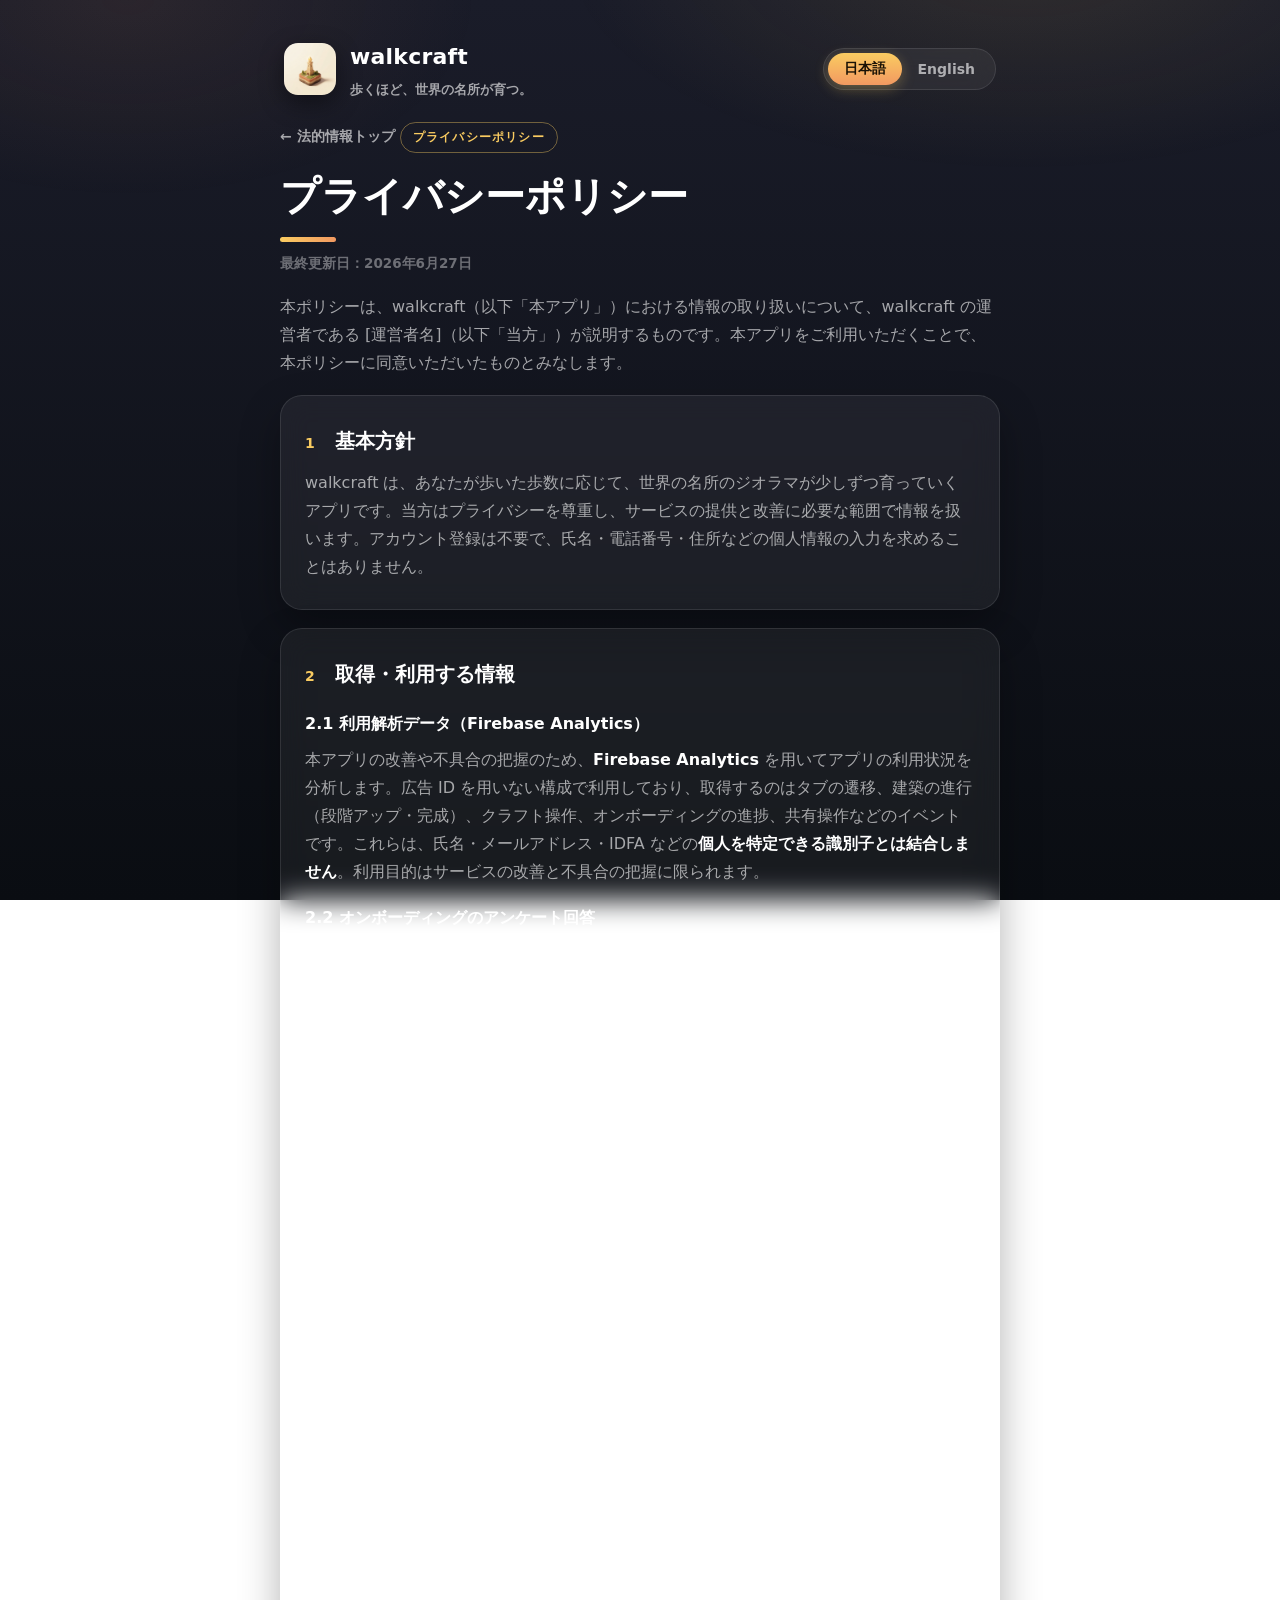
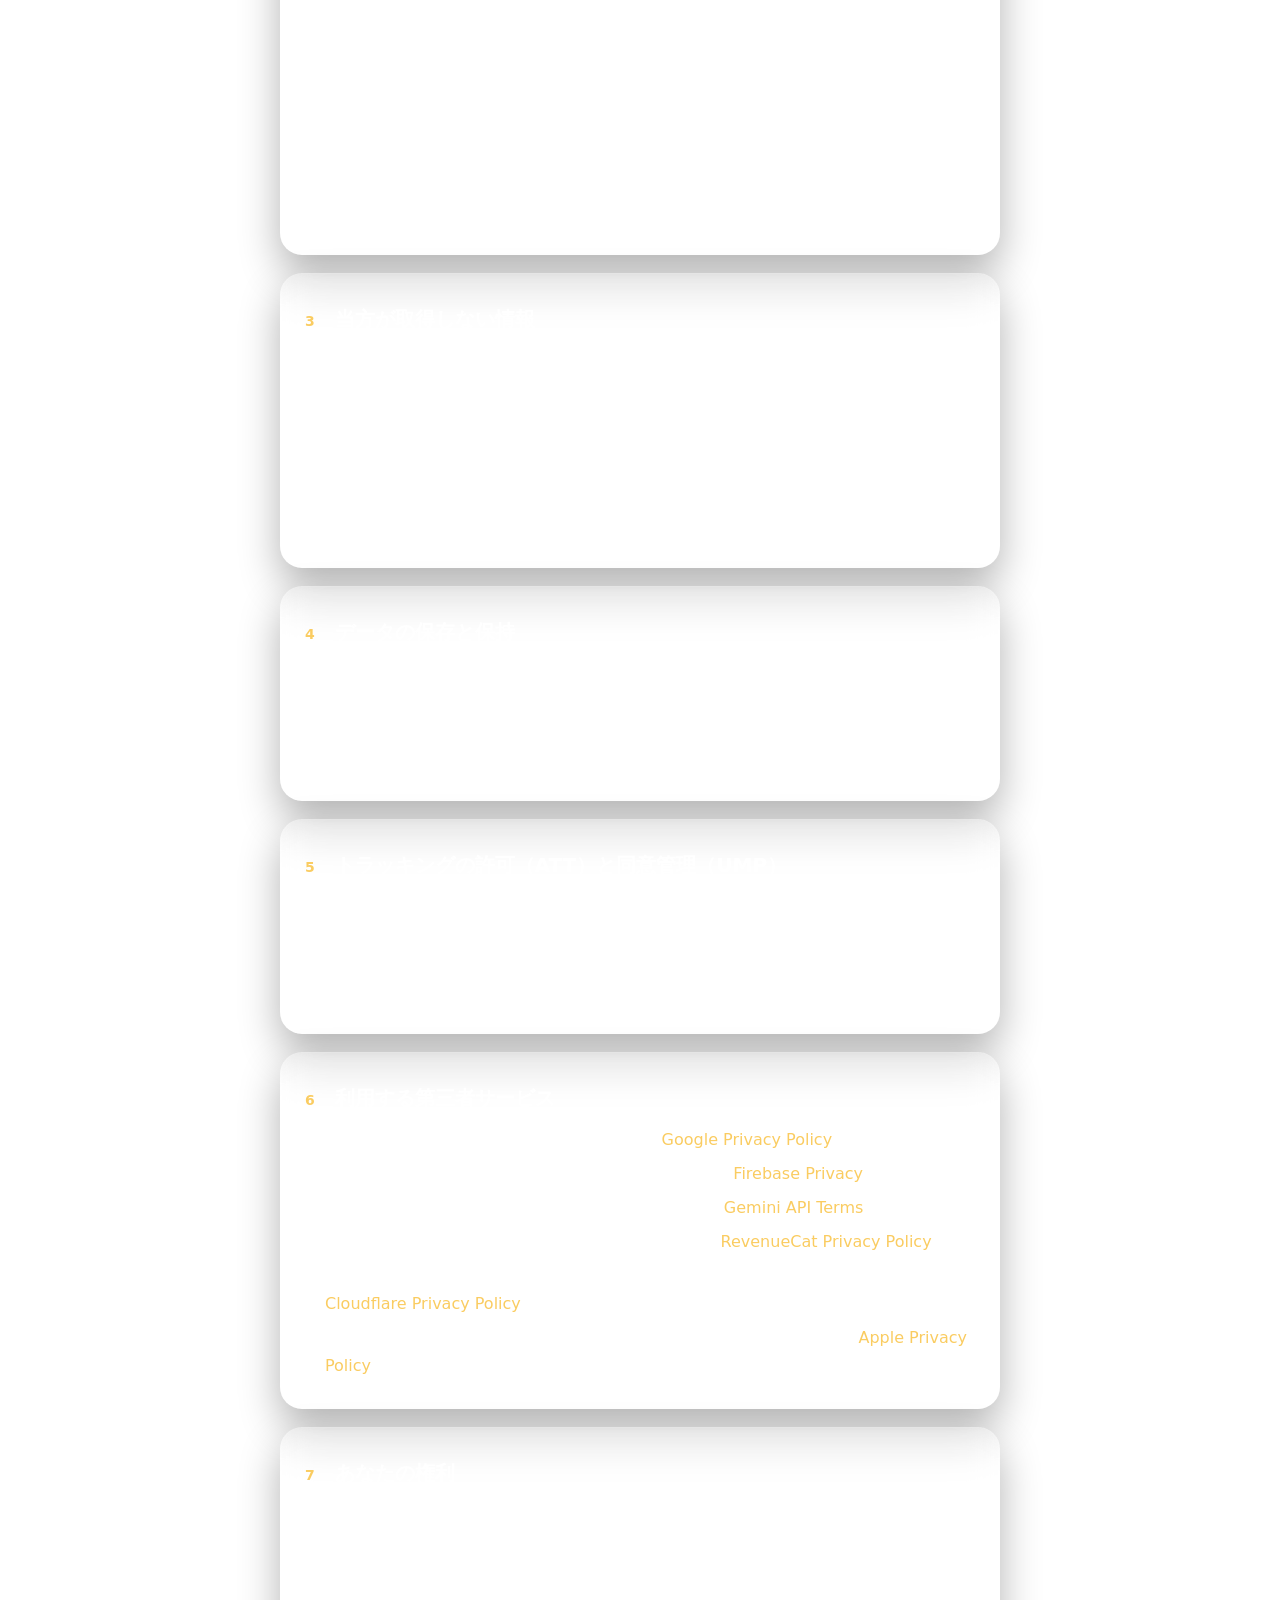
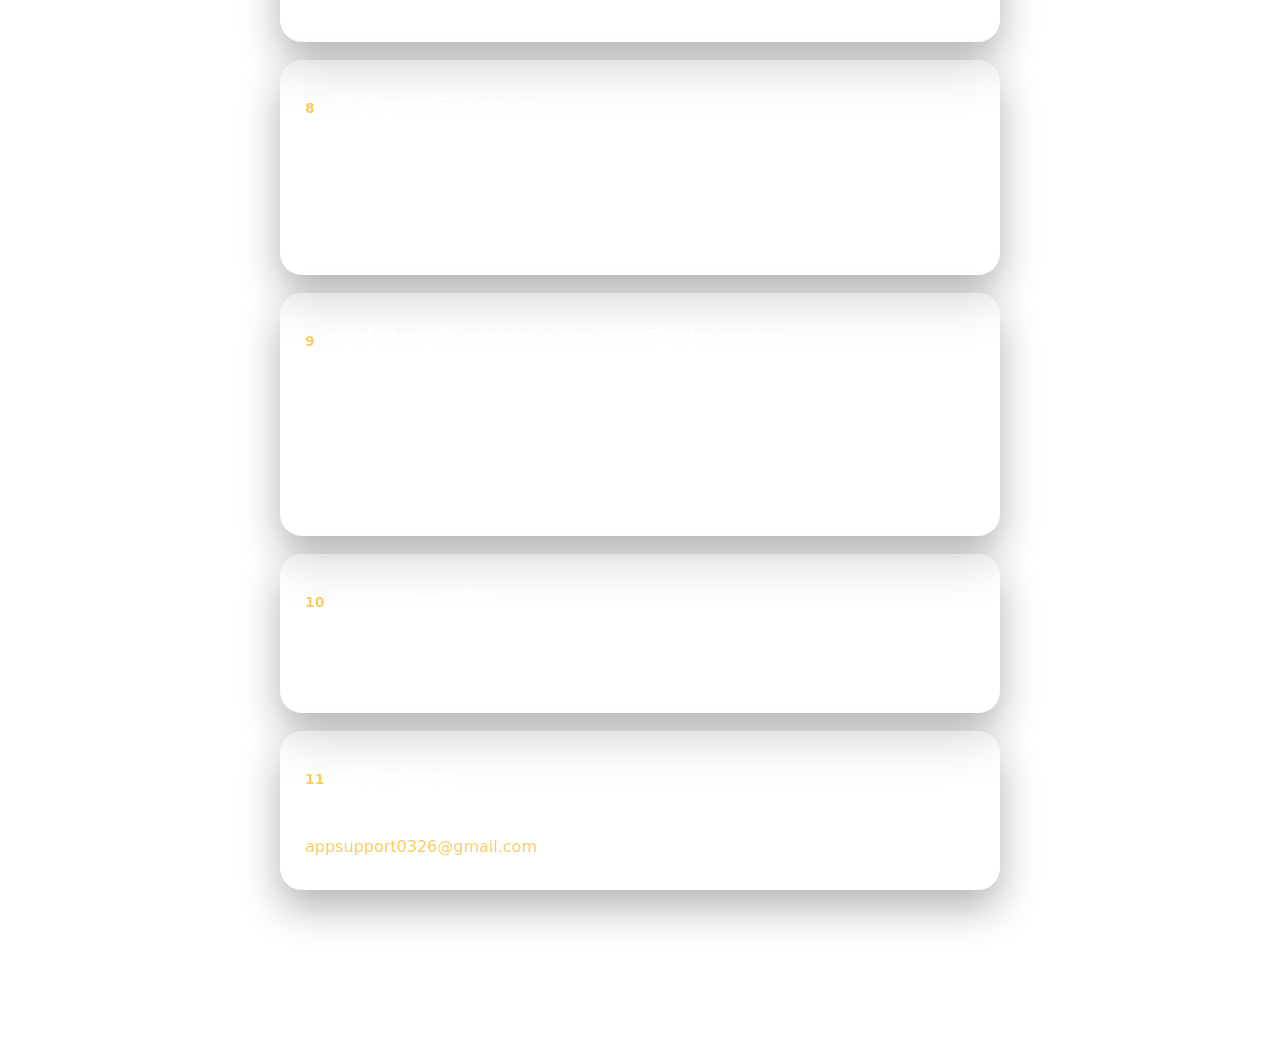
==== privacy.html @ 3502e28b "Add bilingual Privacy Policy and Terms of Service for walkcraft Co-Authored-By: Claude Opus 4.8 (1M " ====
<!DOCTYPE html>
<html lang="ja">
<head>
  <meta charset="UTF-8" />
  <meta name="viewport" content="width=device-width, initial-scale=1.0" />
  <title>walkcraft — プライバシーポリシー / Privacy Policy</title>
  <meta name="description" content="walkcraft のプライバシーポリシー / Privacy Policy for walkcraft." />
  <link rel="icon" type="image/png" href="assets/icon.png" />
  <link rel="apple-touch-icon" href="assets/icon.png" />
  <link rel="stylesheet" href="assets/style.css" />
</head>
<body>
  <script>(function(){try{var l=localStorage.getItem('walkcraftLang')==='en'?'en':'ja';document.body.classList.add('lang-'+l);}catch(e){document.body.classList.add('lang-ja');}})();</script>

  <div class="wrap">
    <header class="site-header">
      <a class="brand" href="index.html">
        <img src="assets/icon.png" alt="walkcraft" />
        <span>
          <span class="name">walkcraft</span>
          <span class="sub"><span class="ja">歩くほど、世界の名所が育つ。</span><span class="en">The more you walk, the more world landmarks grow.</span></span>
        </span>
      </a>
      <div class="lang-toggle" role="group" aria-label="Language">
        <button data-lang="ja" type="button">日本語</button>
        <button data-lang="en" type="button">English</button>
      </div>
    </header>

    <a class="backlink" href="index.html">← <span class="ja">法的情報トップ</span><span class="en">Legal home</span></a>

    <span class="badge"><span class="ja">プライバシーポリシー</span><span class="en">Privacy Policy</span></span>
    <h1 class="page-title">
      <span class="ja">プライバシーポリシー</span><span class="en">Privacy Policy</span>
      <span class="accent-bar"></span>
    </h1>
    <p class="meta">
      <span class="ja">最終更新日：2026年6月27日</span>
      <span class="en">Last updated: June 27, 2026</span>
    </p>
    <p class="lead">
      <span class="ja">本ポリシーは、walkcraft（以下「本アプリ」）における情報の取り扱いについて、walkcraft の運営者である [運営者名]（以下「当方」）が説明するものです。本アプリをご利用いただくことで、本ポリシーに同意いただいたものとみなします。</span>
      <span class="en">This Policy explains how [運営者名], the operator of walkcraft (“we,” “us”), handles information in the walkcraft app (the “App”). By using the App, you agree to this Policy.</span>
    </p>

    <!-- 1. 基本方針 -->
    <section class="card">
      <h2><span class="num">1</span><span class="ja">基本方針</span><span class="en">Our Approach</span></h2>
      <p>
        <span class="ja">walkcraft は、あなたが歩いた歩数に応じて、世界の名所のジオラマが少しずつ育っていくアプリです。当方はプライバシーを尊重し、サービスの提供と改善に必要な範囲で情報を扱います。アカウント登録は不要で、氏名・電話番号・住所などの個人情報の入力を求めることはありません。</span>
        <span class="en">walkcraft is an app in which dioramas of the world’s landmarks gradually grow as you walk. We respect your privacy and handle information only to the extent necessary to provide and improve the service. No account is required, and we do not ask you to enter personal details such as your name, phone number, or address.</span>
      </p>
    </section>

    <!-- 2. 取得・利用する情報 -->
    <section class="card">
      <h2><span class="num">2</span><span class="ja">取得・利用する情報</span><span class="en">Information We Collect &amp; Use</span></h2>

      <h3><span class="ja">2.1 利用解析データ（Firebase Analytics）</span><span class="en">2.1 Usage analytics (Firebase Analytics)</span></h3>
      <p>
        <span class="ja">本アプリの改善や不具合の把握のため、<strong>Firebase Analytics</strong> を用いてアプリの利用状況を分析します。広告 ID を用いない構成で利用しており、取得するのはタブの遷移、建築の進行（段階アップ・完成）、クラフト操作、オンボーディングの進捗、共有操作などのイベントです。これらは、氏名・メールアドレス・IDFA などの<strong>個人を特定できる識別子とは結合しません</strong>。利用目的はサービスの改善と不具合の把握に限られます。</span>
        <span class="en">To improve the App and identify issues, we analyze app usage with <strong>Firebase Analytics</strong>, configured not to use advertising IDs. We collect events such as tab navigation, building progress (stage-ups and completion), craft operations, onboarding progress, and sharing actions. These are <strong>not combined with personally identifying identifiers</strong> such as your name, email address, or IDFA. We use them solely to improve the service and understand issues.</span>
      </p>

      <h3><span class="ja">2.2 オンボーディングのアンケート回答</span><span class="en">2.2 Onboarding survey responses</span></h3>
      <p>
        <span class="ja">初回のオンボーディングで、利用のきっかけ（取得チャネル）・年齢層・性別をお尋ねする場合があります。回答は<strong>任意</strong>です。回答は端末内に保存され、利用傾向を把握するための解析属性として利用します。</span>
        <span class="en">During the initial onboarding, we may ask how you found the App (acquisition channel), your age range, and your gender. Answering is <strong>optional</strong>. Responses are stored on your device and used as analytics attributes to understand usage trends.</span>
      </p>

      <h3><span class="ja">2.3 ヘルスケア（HealthKit）の歩数データ</span><span class="en">2.3 Health (HealthKit) step data</span></h3>
      <p>
        <span class="ja">名所のジオラマを育てる進行のために、本アプリは Apple の「ヘルスケア（HealthKit）」から<strong>歩数を読み取り専用で取得</strong>します。歩数データの<strong>書き込みは一切行いません</strong>。取得した歩数データは<strong>お使いの端末内でのみ処理・保存</strong>され、<strong>当方のサーバーには送信しません</strong>。利用者は、設定アプリまたはヘルスケアアプリから、いつでも本アプリへのアクセス許可を取り消すことができます。</span>
        <span class="en">To advance the growth of landmark dioramas, the App reads your <strong>step count from Apple Health (HealthKit) on a read-only basis</strong>. We <strong>never write</strong> any health data. The step data we read is <strong>processed and stored only on your device</strong> and is <strong>not sent to our servers</strong>. You can revoke the App’s access at any time from the Settings app or the Health app.</span>
      </p>

      <h3><span class="ja">2.4 広告関連データ（Google AdMob）</span><span class="en">2.4 Advertising data (Google AdMob)</span></h3>
      <p>
        <span class="ja">本アプリは <strong>Google AdMob</strong> による広告を表示する場合があります。App Tracking Transparency（ATT）で<strong>トラッキングを許可いただいた場合のみ</strong>、IDFA 等を用いてパーソナライズ広告が配信されます。許可いただかない場合は、非パーソナライズ広告が配信されます。広告配信にあたっては、IP アドレス、広告 ID、広告の表示・操作に関する情報などが扱われることがあります。<strong>Premium に加入中は広告は表示されません。</strong></span>
        <span class="en">The App may display ads via <strong>Google AdMob</strong>. Personalized ads using the IDFA and similar identifiers are delivered <strong>only if you grant tracking permission</strong> via App Tracking Transparency (ATT). If you do not grant permission, non-personalized ads are delivered. Ad delivery may involve information such as your IP address, advertising ID, and ad impression/interaction data. <strong>No ads are shown while you have an active Premium subscription.</strong></span>
      </p>

      <h3><span class="ja">2.5 購入・サブスクリプション情報（RevenueCat / Apple App Store）</span><span class="en">2.5 Purchase &amp; subscription information (RevenueCat / Apple App Store)</span></h3>
      <p>
        <span class="ja">サブスクリプションや消耗型アイテム（クラフトチケット）の購入・復元の状態を管理するため、<strong>RevenueCat</strong> および <strong>Apple App Store</strong> を利用します。決済は Apple が処理し、クレジットカード番号などの決済情報を当方が取得することはありません。</span>
        <span class="en">We use <strong>RevenueCat</strong> and the <strong>Apple App Store</strong> to manage the purchase and restoration status of subscriptions and consumable items (craft tickets). Payments are processed by Apple; we do not receive payment details such as your credit card number.</span>
      </p>

      <h3><span class="ja">2.6 クラフト生成のための入力テキスト</span><span class="en">2.6 Input text for craft generation</span></h3>
      <p>
        <span class="ja">クラフト機能では、あなたが入力した<strong>建物のテーマ・スタイル</strong>を、当方が運用する中継サーバー（<strong>Cloudflare Workers</strong>）を経由して <strong>Google の生成 AI「Gemini API」</strong>へ送信し、画像を生成します。生成された画像はお使いの<strong>端末内に保存</strong>されます。氏名などの個人情報を送信することはありません。</span>
        <span class="en">In the craft feature, the <strong>building theme and style</strong> you enter are sent through a relay server we operate (<strong>Cloudflare Workers</strong>) to <strong>Google’s generative AI, the Gemini API</strong>, to generate an image. The generated image is stored <strong>on your device</strong>. No personal information such as your name is sent.</span>
      </p>

      <h3><span class="ja">2.7 通知</span><span class="en">2.7 Notifications</span></h3>
      <p>
        <span class="ja">クラフト完了のお知らせなど、<strong>端末内で完結するローカル通知</strong>のみを利用します。リモート通知用のトークンを取得することはありません。</span>
        <span class="en">We use only <strong>local notifications that stay on your device</strong>, such as a notice when a craft is complete. We do not obtain remote notification tokens.</span>
      </p>
    </section>

    <!-- 3. 取得しない情報 -->
    <section class="card">
      <h2><span class="num">3</span><span class="ja">当方が取得しない情報</span><span class="en">Information We Do Not Collect</span></h2>
      <ul>
        <li><span class="ja">位置情報（GPS）。</span><span class="en">Location data (GPS).</span></li>
        <li><span class="ja">連絡先。</span><span class="en">Contacts.</span></li>
        <li><span class="ja">カメラ・マイク。</span><span class="en">Camera and microphone.</span></li>
        <li><span class="ja">写真ライブラリ。</span><span class="en">Your photo library.</span></li>
        <li><span class="ja">歩数以外の健康データ（心拍・睡眠など）。本アプリが取得するヘルスケア情報は<strong>歩数のみ</strong>です。</span><span class="en">Health data other than step count (such as heart rate or sleep). The only health information the App reads is your <strong>step count</strong>.</span></li>
      </ul>
    </section>

    <!-- 4. データの保存と保持 -->
    <section class="card">
      <h2><span class="num">4</span><span class="ja">データの保存と保持</span><span class="en">Storage &amp; Retention</span></h2>
      <p>
        <span class="ja">建築の進行状況、コレクション、歩数の処理結果、アンケート回答、生成された画像は、<strong>原則としてお使いの端末内にのみ</strong>保存されます。これらは当方のサーバーへは同期されません。本アプリを削除するか端末を初期化すると、これらの端末内データは消去されます。第三者サービス側でのデータ保持については、各社のポリシーに従います。</span>
        <span class="en">Building progress, your collection, the results of step processing, survey responses, and generated images are stored <strong>only on your device in principle</strong>. They are not synced to our servers. Deleting the App or resetting your device erases this on-device data. Retention by third-party services is governed by their respective policies.</span>
      </p>
    </section>

    <!-- 5. ATT / UMP -->
    <section class="card">
      <h2><span class="num">5</span><span class="ja">トラッキングの許可（ATT）と同意管理（UMP）</span><span class="en">App Tracking Transparency (ATT) &amp; Consent (UMP)</span></h2>
      <p>
        <span class="ja">本アプリは、Apple の <strong>App Tracking Transparency（ATT）</strong>の枠組みに従い、トラッキングを行う前にあなたの許可を求めます。許可・不許可はいつでも端末の「設定」から変更できます。また、Google の <strong>User Messaging Platform（UMP）</strong>を用いて、広告に関する同意（地域により必要な場合）を取得・管理することがあります。</span>
        <span class="en">In accordance with Apple’s <strong>App Tracking Transparency (ATT)</strong> framework, the App asks for your permission before tracking. You can change your choice at any time in your device Settings. We may also use Google’s <strong>User Messaging Platform (UMP)</strong> to obtain and manage advertising consent where required by your region.</span>
      </p>
    </section>

    <!-- 6. 第三者サービス -->
    <section class="card">
      <h2><span class="num">6</span><span class="ja">利用する第三者サービス</span><span class="en">Third-Party Services</span></h2>
      <ul>
        <li>
          <strong>Google (AdMob)</strong> —
          <span class="ja">アプリ内の広告配信。</span><span class="en">In-app advertising.</span>
          <a href="https://policies.google.com/privacy" target="_blank" rel="noopener">Google Privacy Policy</a>
        </li>
        <li>
          <strong>Google (Firebase Analytics)</strong> —
          <span class="ja">利用状況の解析。</span><span class="en">Usage analytics.</span>
          <a href="https://firebase.google.com/support/privacy" target="_blank" rel="noopener">Firebase Privacy</a>
        </li>
        <li>
          <strong>Google (Gemini API)</strong> —
          <span class="ja">クラフトの AI 画像生成。</span><span class="en">AI image generation for crafts.</span>
          <a href="https://ai.google.dev/gemini-api/terms" target="_blank" rel="noopener">Gemini API Terms</a>
        </li>
        <li>
          <strong>RevenueCat</strong> —
          <span class="ja">購入・サブスクリプションの管理。</span><span class="en">Purchase and subscription management.</span>
          <a href="https://www.revenuecat.com/privacy/" target="_blank" rel="noopener">RevenueCat Privacy Policy</a>
        </li>
        <li>
          <strong>Cloudflare</strong> —
          <span class="ja">リクエストを中継する当方のサーバー基盤および一時的な処理。</span><span class="en">Our relay server infrastructure and temporary processing.</span>
          <a href="https://www.cloudflare.com/privacypolicy/" target="_blank" rel="noopener">Cloudflare Privacy Policy</a>
        </li>
        <li>
          <strong>Apple</strong> —
          <span class="ja">App Store の決済処理、HealthKit による端末内の歩数提供。</span><span class="en">App Store payment processing and on-device step data via HealthKit.</span>
          <a href="https://www.apple.com/legal/privacy/" target="_blank" rel="noopener">Apple Privacy Policy</a>
        </li>
      </ul>
    </section>

    <!-- 7. あなたの権利 -->
    <section class="card">
      <h2><span class="num">7</span><span class="ja">あなたの権利</span><span class="en">Your Rights</span></h2>
      <p>
        <span class="ja">本アプリのデータは主に端末内に保持されるため、本アプリの削除によりデータを消去できます。ヘルスケアの歩数へのアクセスは、設定アプリまたはヘルスケアアプリからいつでも取り消せます。広告のトラッキングは ATT の設定から変更できます。その他、データの取り扱いに関するご質問・ご要望は、下記の連絡先までお問い合わせください。</span>
        <span class="en">Because the App’s data is held mainly on your device, you can erase it by deleting the App. You can revoke access to your Health step data at any time from the Settings app or the Health app, and change ad tracking via your ATT settings. For any other questions or requests regarding your data, please contact us at the address below.</span>
      </p>
    </section>

    <!-- 8. 子どものプライバシー -->
    <section class="card">
      <h2><span class="num">8</span><span class="ja">子どものプライバシー</span><span class="en">Children’s Privacy</span></h2>
      <p>
        <span class="ja">本アプリは<strong>13 歳未満の方を対象としていません</strong>。当方は、13 歳未満の方から意図的に個人情報を取得することはありません。保護者の方は、お子様による本アプリ（特に AI 機能や課金）の利用を管理・監督してください。お子様の情報が誤って処理されたと思われる場合は、下記の連絡先までお問い合わせください。</span>
        <span class="en">The App is <strong>not directed to children under 13</strong>. We do not knowingly collect personal information from children under 13. Parents and guardians should supervise children’s use of the App, especially AI features and purchases. If you believe a child’s information has been processed inadvertently, please contact us at the address below.</span>
      </p>
    </section>

    <!-- 9. 地域別の権利 -->
    <section class="card">
      <h2><span class="num">9</span><span class="ja">地域別の権利（GDPR / 個人情報保護法 / CCPA）</span><span class="en">Regional Rights (GDPR / APPI / CCPA)</span></h2>
      <p>
        <span class="ja">お住まいの地域によっては、適用される法令（EU/英国の <strong>GDPR</strong>、日本の<strong>個人情報保護法</strong>、カリフォルニア州の <strong>CCPA/CPRA</strong> など）に基づき、ご自身のデータへのアクセス・訂正・削除・処理の制限・異議申立て、データポータビリティなどの権利を有する場合があります。当方は<strong>個人情報を販売しません</strong>。これらの権利の行使をご希望の場合は、下記の連絡先までお問い合わせください。</span>
        <span class="en">Depending on where you live, applicable laws (such as the EU/UK <strong>GDPR</strong>, Japan’s <strong>Act on the Protection of Personal Information</strong>, and California’s <strong>CCPA/CPRA</strong>) may give you rights to access, correct, delete, restrict, or object to the processing of your data, as well as data portability. We <strong>do not sell personal information</strong>. To exercise these rights, please contact us at the address below.</span>
      </p>
    </section>

    <!-- 10. 変更 -->
    <section class="card">
      <h2><span class="num">10</span><span class="ja">本ポリシーの変更</span><span class="en">Changes to This Policy</span></h2>
      <p>
        <span class="ja">当方は、法令の変更やサービスの改善に応じて本ポリシーを改定することがあります。重要な変更がある場合は、本ページ上で更新日を改めてお知らせします。</span>
        <span class="en">We may update this Policy in response to legal changes or service improvements. For material changes, we will update the date shown on this page.</span>
      </p>
    </section>

    <!-- 11. お問い合わせ -->
    <section class="card">
      <h2><span class="num">11</span><span class="ja">お問い合わせ</span><span class="en">Contact</span></h2>
      <p>
        <span class="ja">本ポリシーに関するお問い合わせは、walkcraft の運営者まで：</span>
        <span class="en">For questions about this Policy, contact the operator of walkcraft:</span>
        <a href="mailto:appsupport0326@gmail.com">appsupport0326@gmail.com</a>
      </p>
    </section>

    <footer class="site-footer">
      <span>© <span data-year>2026</span> walkcraft</span>
      <span><a href="terms.html"><span class="ja">利用規約</span><span class="en">Terms of Service</span></a></span>
    </footer>
  </div>

  <script src="assets/lang.js"></script>
</body>
</html>
---- assets/style.css ----
/* walkcraft — Legal pages stylesheet
   Mirrors the in-app dark/amber worldview (Theme.swift). Self-contained, no external CDN. */

:root {
  --bg-top: #1A1C29;
  --bg-bottom: #0A0D12;
  --accent: #F29961;   /* 温かいアンバー */
  --gold: #FACC61;     /* ゴールド */
  --text-primary: #FFFFFF;
  --text-secondary: rgba(255, 255, 255, 0.62);
  --text-tertiary: rgba(255, 255, 255, 0.38);
  --card: rgba(255, 255, 255, 0.055);
  --card-strong: rgba(255, 255, 255, 0.08);
  --card-stroke: rgba(255, 255, 255, 0.10);
  --radius: 22px;
  --maxw: 760px;
  --font: -apple-system, BlinkMacSystemFont, "SF Pro Rounded", system-ui,
          "Hiragino Sans", "Hiragino Kaku Gothic ProN", "Yu Gothic",
          "Noto Sans JP", "Segoe UI", Roboto, sans-serif;
}

* { box-sizing: border-box; }

html, body { margin: 0; padding: 0; }

body {
  font-family: var(--font);
  color: var(--text-primary);
  background: linear-gradient(180deg, var(--bg-top) 0%, var(--bg-bottom) 100%);
  background-attachment: fixed;
  min-height: 100vh;
  line-height: 1.75;
  -webkit-font-smoothing: antialiased;
  text-rendering: optimizeLegibility;
}

/* Subtle warm glow accents behind the page */
body::before {
  content: "";
  position: fixed;
  inset: 0;
  pointer-events: none;
  background:
    radial-gradient(60vw 40vh at 80% -5%, rgba(250, 204, 97, 0.10), transparent 60%),
    radial-gradient(50vw 40vh at 10% 0%, rgba(242, 153, 97, 0.08), transparent 55%);
  z-index: 0;
}

.wrap {
  position: relative;
  z-index: 1;
  max-width: var(--maxw);
  margin: 0 auto;
  padding: 28px 20px 80px;
}

/* ---------- Header ---------- */
.site-header {
  display: flex;
  align-items: center;
  justify-content: space-between;
  gap: 14px;
  padding: 10px 4px 22px;
  flex-wrap: wrap;
}

.brand {
  display: flex;
  align-items: center;
  gap: 14px;
  text-decoration: none;
  color: inherit;
}

.brand img {
  width: 52px;
  height: 52px;
  border-radius: 14px;
  box-shadow: 0 8px 24px rgba(0, 0, 0, 0.45);
}

.brand .name {
  font-size: 22px;
  font-weight: 800;
  letter-spacing: 0.2px;
}

.brand .sub {
  display: block;
  font-size: 12.5px;
  font-weight: 600;
  color: var(--text-secondary);
  margin-top: 2px;
}

/* ---------- Language toggle ---------- */
.lang-toggle {
  display: inline-flex;
  padding: 4px;
  border-radius: 999px;
  background: var(--card);
  border: 1px solid var(--card-stroke);
  backdrop-filter: blur(12px);
  -webkit-backdrop-filter: blur(12px);
}

.lang-toggle button {
  appearance: none;
  border: 0;
  background: transparent;
  color: var(--text-secondary);
  font-family: inherit;
  font-size: 14px;
  font-weight: 700;
  padding: 7px 16px;
  border-radius: 999px;
  cursor: pointer;
  transition: color 0.18s ease, background 0.18s ease;
}

.lang-toggle button:hover { color: var(--text-primary); }

.lang-toggle button.is-active {
  color: #1a1205;
  background: linear-gradient(180deg, var(--gold), var(--accent));
  box-shadow: 0 4px 14px rgba(250, 204, 97, 0.30);
}

/* ---------- Hero / titles ---------- */
.page-title {
  font-size: clamp(28px, 6vw, 40px);
  font-weight: 800;
  line-height: 1.25;
  margin: 6px 0 6px;
}

.page-title .accent-bar {
  display: block;
  width: 56px;
  height: 5px;
  border-radius: 999px;
  margin-top: 16px;
  background: linear-gradient(90deg, var(--gold), var(--accent));
}

.meta {
  color: var(--text-tertiary);
  font-size: 13.5px;
  font-weight: 600;
  margin: 10px 0 4px;
}

.lead {
  color: var(--text-secondary);
  font-size: 16px;
  margin: 18px 0 8px;
}

/* ---------- Cards / sections ---------- */
.card {
  background: var(--card);
  border: 1px solid var(--card-stroke);
  border-radius: var(--radius);
  padding: 24px 24px 20px;
  margin: 18px 0;
  box-shadow: 0 18px 40px rgba(0, 0, 0, 0.30);
  backdrop-filter: blur(14px);
  -webkit-backdrop-filter: blur(14px);
}

.card.highlight {
  border-color: rgba(250, 204, 97, 0.40);
  background:
    linear-gradient(180deg, rgba(250, 204, 97, 0.06), rgba(242, 153, 97, 0.03)),
    var(--card-strong);
}

h2 {
  font-size: 20px;
  font-weight: 800;
  margin: 4px 0 10px;
  display: flex;
  align-items: baseline;
  gap: 10px;
}

h2 .num {
  font-size: 14px;
  font-weight: 800;
  color: var(--gold);
  min-width: 1.4em;
}

h3 {
  font-size: 16px;
  font-weight: 700;
  margin: 18px 0 6px;
  color: var(--text-primary);
}

p { margin: 8px 0; color: var(--text-secondary); }

.card p strong, .card li strong { color: var(--text-primary); font-weight: 700; }

ul, ol { margin: 8px 0; padding-left: 20px; color: var(--text-secondary); }
li { margin: 6px 0; }

a { color: var(--gold); text-decoration: none; }
a:hover { text-decoration: underline; }

.badge {
  display: inline-block;
  font-size: 11.5px;
  font-weight: 800;
  letter-spacing: 1.2px;
  text-transform: uppercase;
  color: var(--gold);
  border: 1px solid rgba(250, 204, 97, 0.40);
  border-radius: 999px;
  padding: 4px 12px;
  margin-bottom: 12px;
}

/* ---------- Index nav cards ---------- */
.doc-grid {
  display: grid;
  grid-template-columns: 1fr 1fr;
  gap: 16px;
  margin-top: 22px;
}

.doc-link {
  display: block;
  text-decoration: none;
  color: inherit;
  background: var(--card);
  border: 1px solid var(--card-stroke);
  border-radius: var(--radius);
  padding: 24px;
  transition: transform 0.18s ease, border-color 0.18s ease, background 0.18s ease;
}

.doc-link:hover {
  transform: translateY(-3px);
  border-color: rgba(250, 204, 97, 0.45);
  background: var(--card-strong);
  text-decoration: none;
}

.doc-link .doc-emoji { font-size: 30px; }
.doc-link h2 { margin-top: 12px; font-size: 19px; }
.doc-link p { font-size: 14px; }
.doc-link .go { color: var(--gold); font-weight: 700; font-size: 14px; margin-top: 8px; display: inline-block; }

/* ---------- Footer ---------- */
.site-footer {
  margin-top: 36px;
  padding-top: 20px;
  border-top: 1px solid var(--card-stroke);
  color: var(--text-tertiary);
  font-size: 13px;
  display: flex;
  justify-content: space-between;
  gap: 12px;
  flex-wrap: wrap;
}

.site-footer a { color: var(--text-secondary); }

.backlink {
  display: inline-block;
  margin-bottom: 6px;
  color: var(--text-secondary);
  font-size: 14px;
  font-weight: 600;
}

/* ---------- Language visibility ---------- */
.en { display: none; }
body.lang-en .ja { display: none; }
body.lang-en .en { display: revert; }

/* keep inline language spans inline */
span.ja, span.en { display: inline; }
body.lang-en span.ja { display: none; }
body.lang-ja span.en { display: none; }

@media (max-width: 560px) {
  .wrap { padding: 20px 16px 64px; }
  .card { padding: 20px 18px 16px; }
  .doc-grid { grid-template-columns: 1fr; }
  .site-header { gap: 12px; }
}
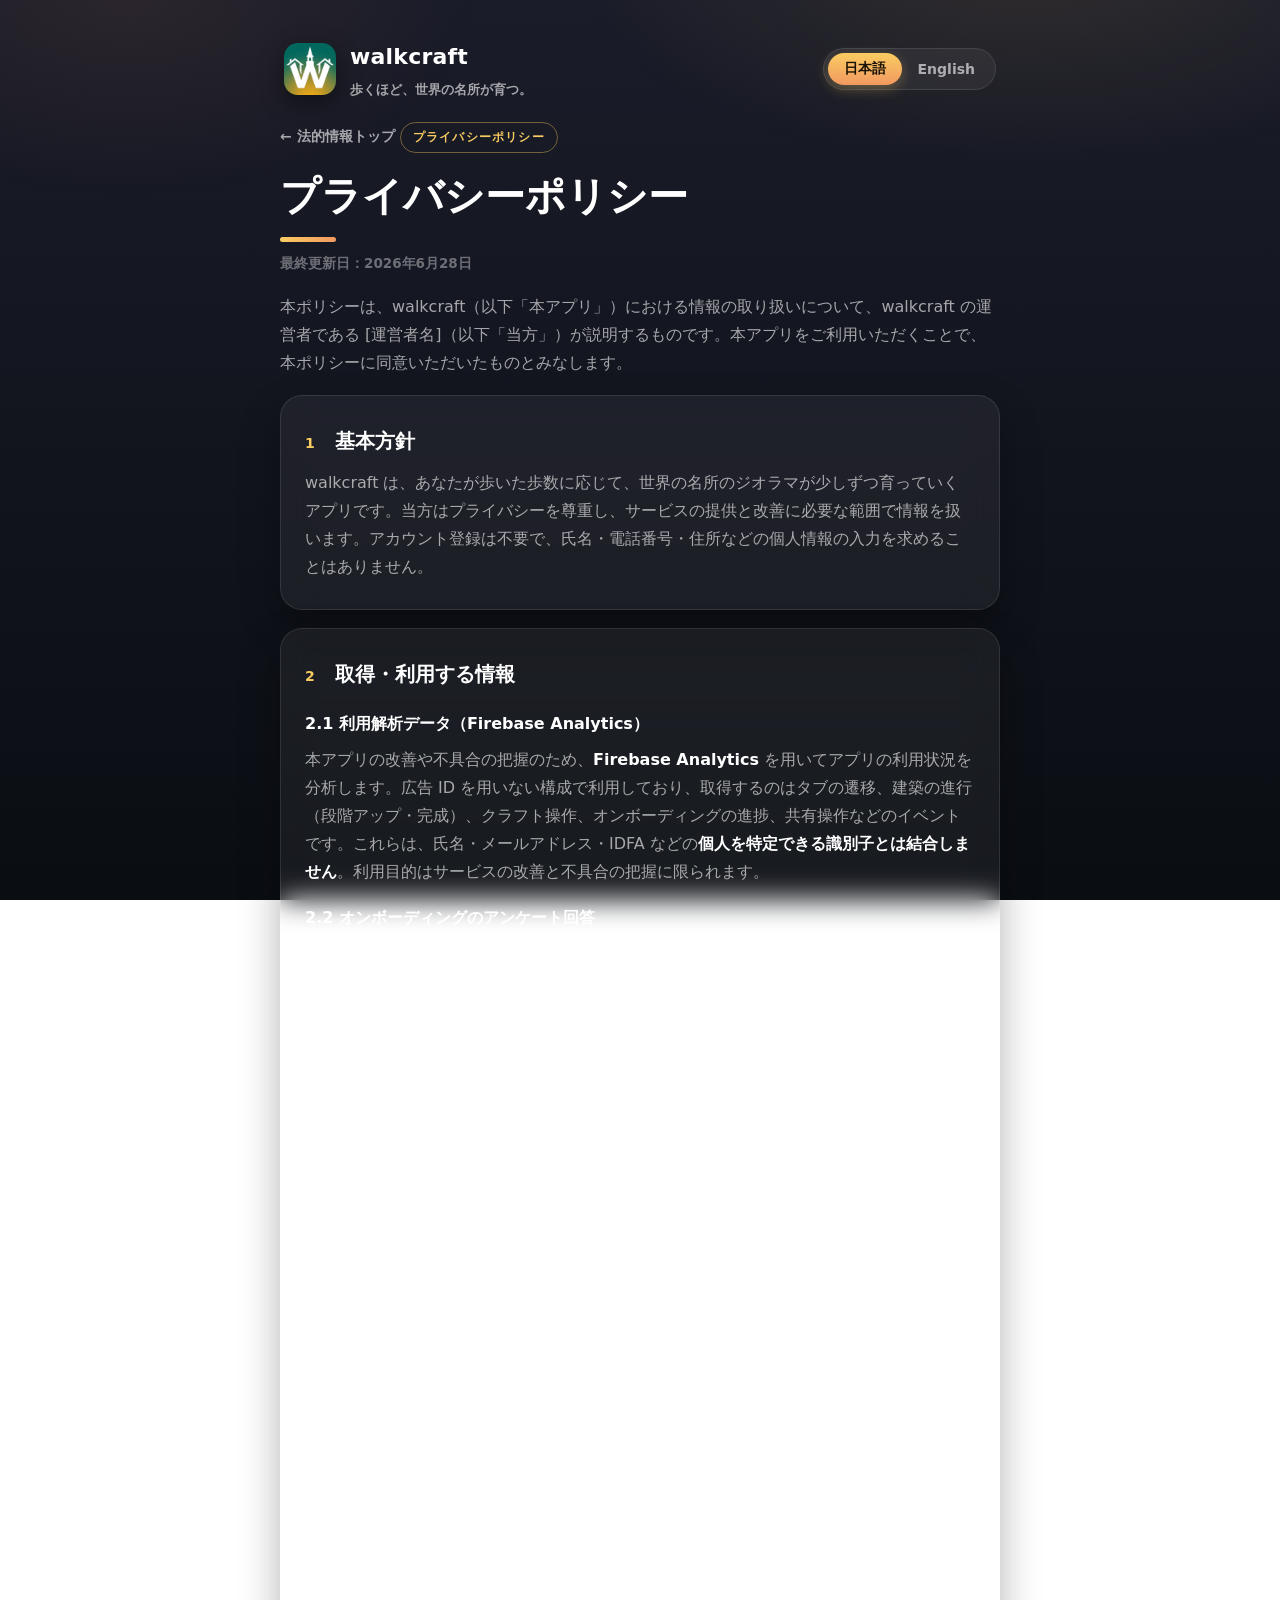
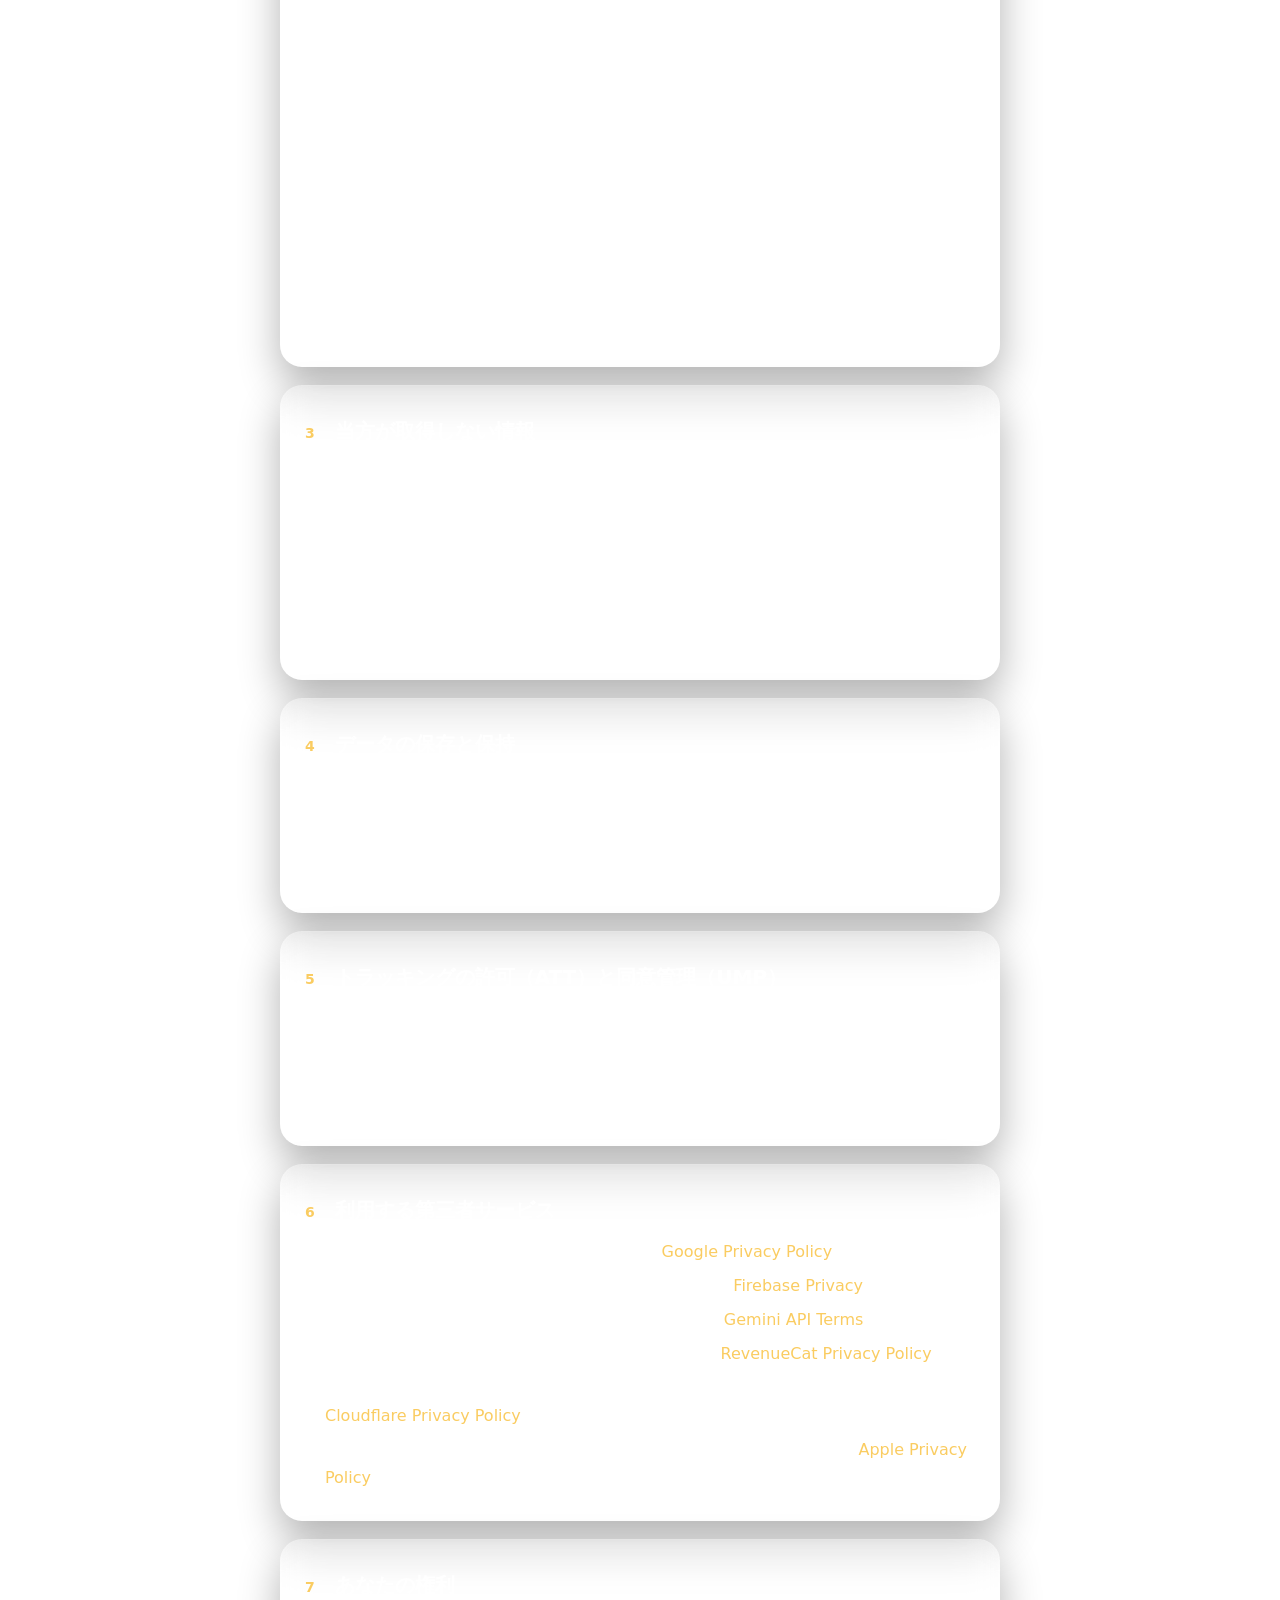
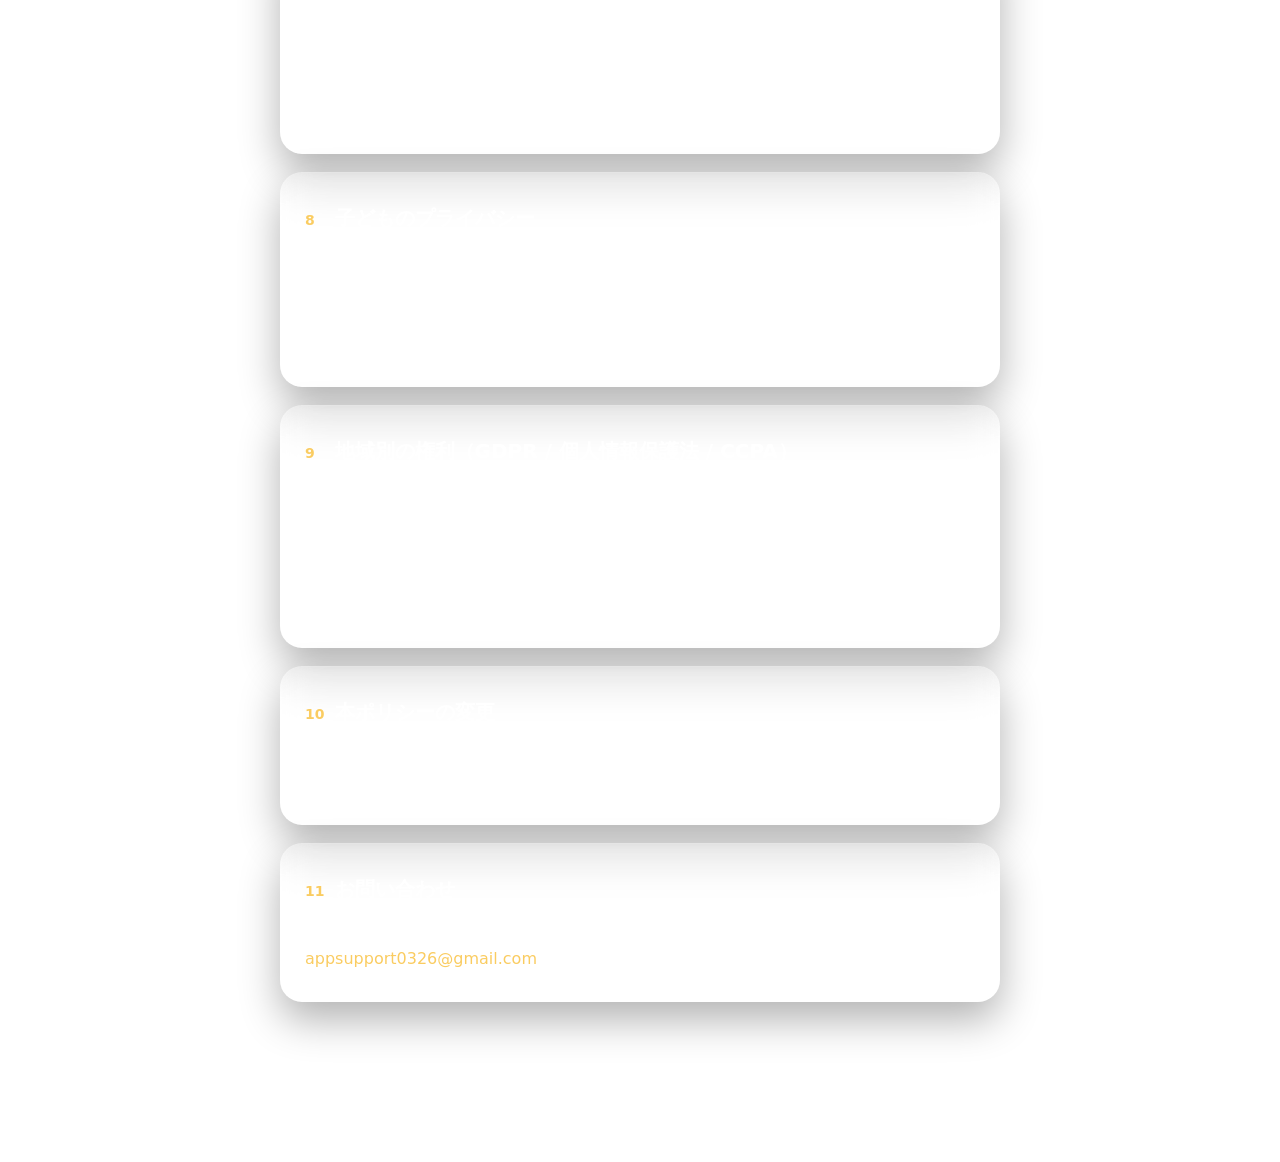
==== commit 766d5982: "privacy: 現在の広告配信(ネイティブ広告/コレクション/SKAdNetwork)に合わせ更新 - 2.4 広告関連データを具体化: ネイティブ広告・コレクション内表示・   IDFA有無での出" ====
--- a/privacy.html
+++ b/privacy.html
@@ -35,8 +35,8 @@
       <span class="accent-bar"></span>
     </h1>
     <p class="meta">
-      <span class="ja">最終更新日：2026年6月27日</span>
-      <span class="en">Last updated: June 27, 2026</span>
+      <span class="ja">最終更新日：2026年6月28日</span>
+      <span class="en">Last updated: June 28, 2026</span>
     </p>
     <p class="lead">
       <span class="ja">本ポリシーは、walkcraft（以下「本アプリ」）における情報の取り扱いについて、walkcraft の運営者である [運営者名]（以下「当方」）が説明するものです。本アプリをご利用いただくことで、本ポリシーに同意いただいたものとみなします。</span>
@@ -76,8 +76,8 @@
 
       <h3><span class="ja">2.4 広告関連データ（Google AdMob）</span><span class="en">2.4 Advertising data (Google AdMob)</span></h3>
       <p>
-        <span class="ja">本アプリは <strong>Google AdMob</strong> による広告を表示する場合があります。App Tracking Transparency（ATT）で<strong>トラッキングを許可いただいた場合のみ</strong>、IDFA 等を用いてパーソナライズ広告が配信されます。許可いただかない場合は、非パーソナライズ広告が配信されます。広告配信にあたっては、IP アドレス、広告 ID、広告の表示・操作に関する情報などが扱われることがあります。<strong>Premium に加入中は広告は表示されません。</strong></span>
-        <span class="en">The App may display ads via <strong>Google AdMob</strong>. Personalized ads using the IDFA and similar identifiers are delivered <strong>only if you grant tracking permission</strong> via App Tracking Transparency (ATT). If you do not grant permission, non-personalized ads are delivered. Ad delivery may involve information such as your IP address, advertising ID, and ad impression/interaction data. <strong>No ads are shown while you have an active Premium subscription.</strong></span>
+        <span class="ja">本アプリは <strong>Google AdMob</strong> による広告を表示する場合があります。広告は主に、<strong>コレクション</strong>などアプリ内のコンテンツに溶け込む形で表示される「<strong>ネイティブ広告</strong>」です。App Tracking Transparency（ATT）で<strong>トラッキングを許可いただいた場合のみ</strong>、IDFA（広告識別子）等を用いてパーソナライズ広告が配信されます。許可いただかない場合は、IDFA を用いない<strong>非パーソナライズ広告</strong>が配信されます。広告配信にあたっては、IP アドレス、広告 ID、デバイス情報、広告の表示・操作に関する情報などが扱われ、広告効果の計測には Apple の <strong>SKAdNetwork</strong>（個人を特定しない集計ベースの計測）を利用します。これらのデータは、Google により<strong>米国を含む国外で処理</strong>される場合があります。<strong>Premium に加入中は広告は表示されません。</strong></span>
+        <span class="en">The App may display ads via <strong>Google AdMob</strong>. Ads are primarily <strong>native ads</strong> that blend into in-app content such as your <strong>Collection</strong>. Personalized ads using the IDFA (advertising identifier) and similar identifiers are delivered <strong>only if you grant tracking permission</strong> via App Tracking Transparency (ATT). If you do not grant permission, <strong>non-personalized ads</strong> that do not use the IDFA are delivered. Ad delivery may involve information such as your IP address, advertising ID, device information, and ad impression/interaction data, and we use Apple’s <strong>SKAdNetwork</strong> (privacy-preserving, aggregate measurement) to measure ad performance. This data may be <strong>processed by Google outside your country, including in the United States</strong>. <strong>No ads are shown while you have an active Premium subscription.</strong></span>
       </p>
 
       <h3><span class="ja">2.5 購入・サブスクリプション情報（RevenueCat / Apple App Store）</span><span class="en">2.5 Purchase &amp; subscription information (RevenueCat / Apple App Store)</span></h3>
